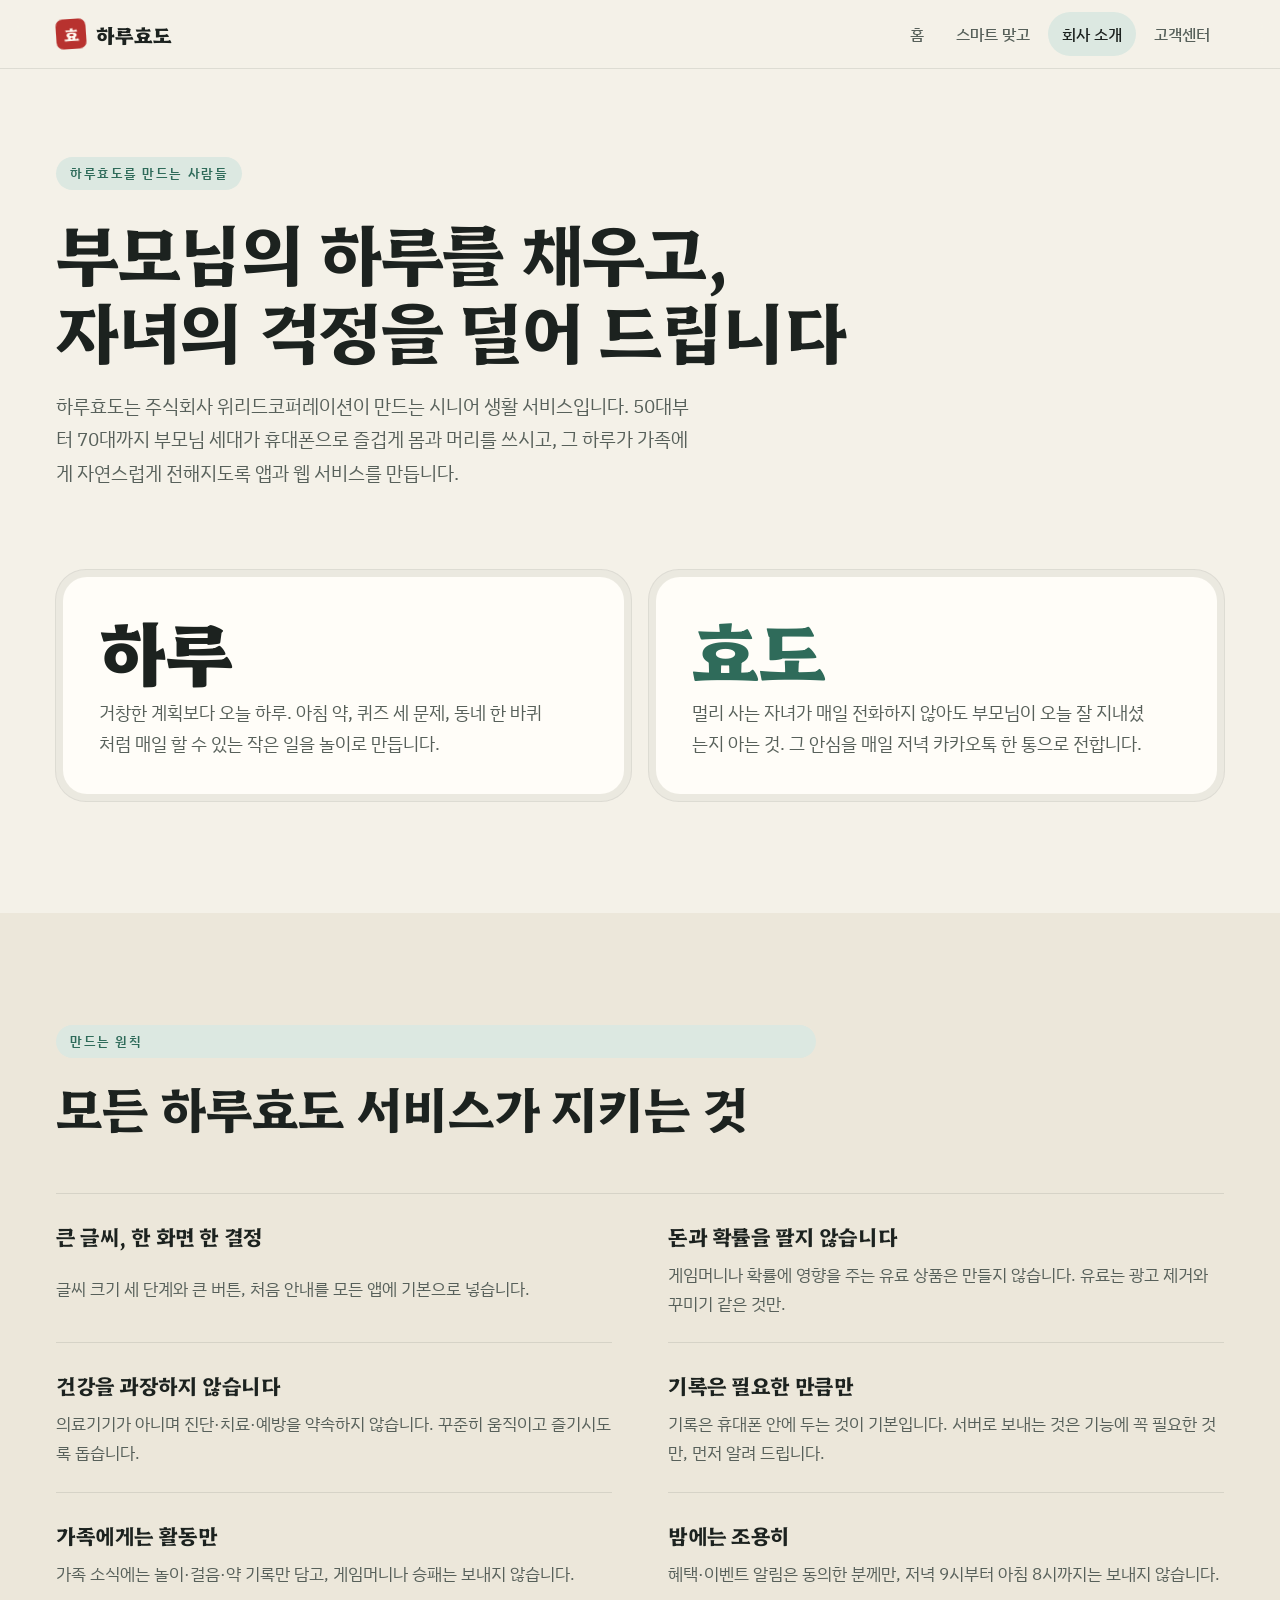
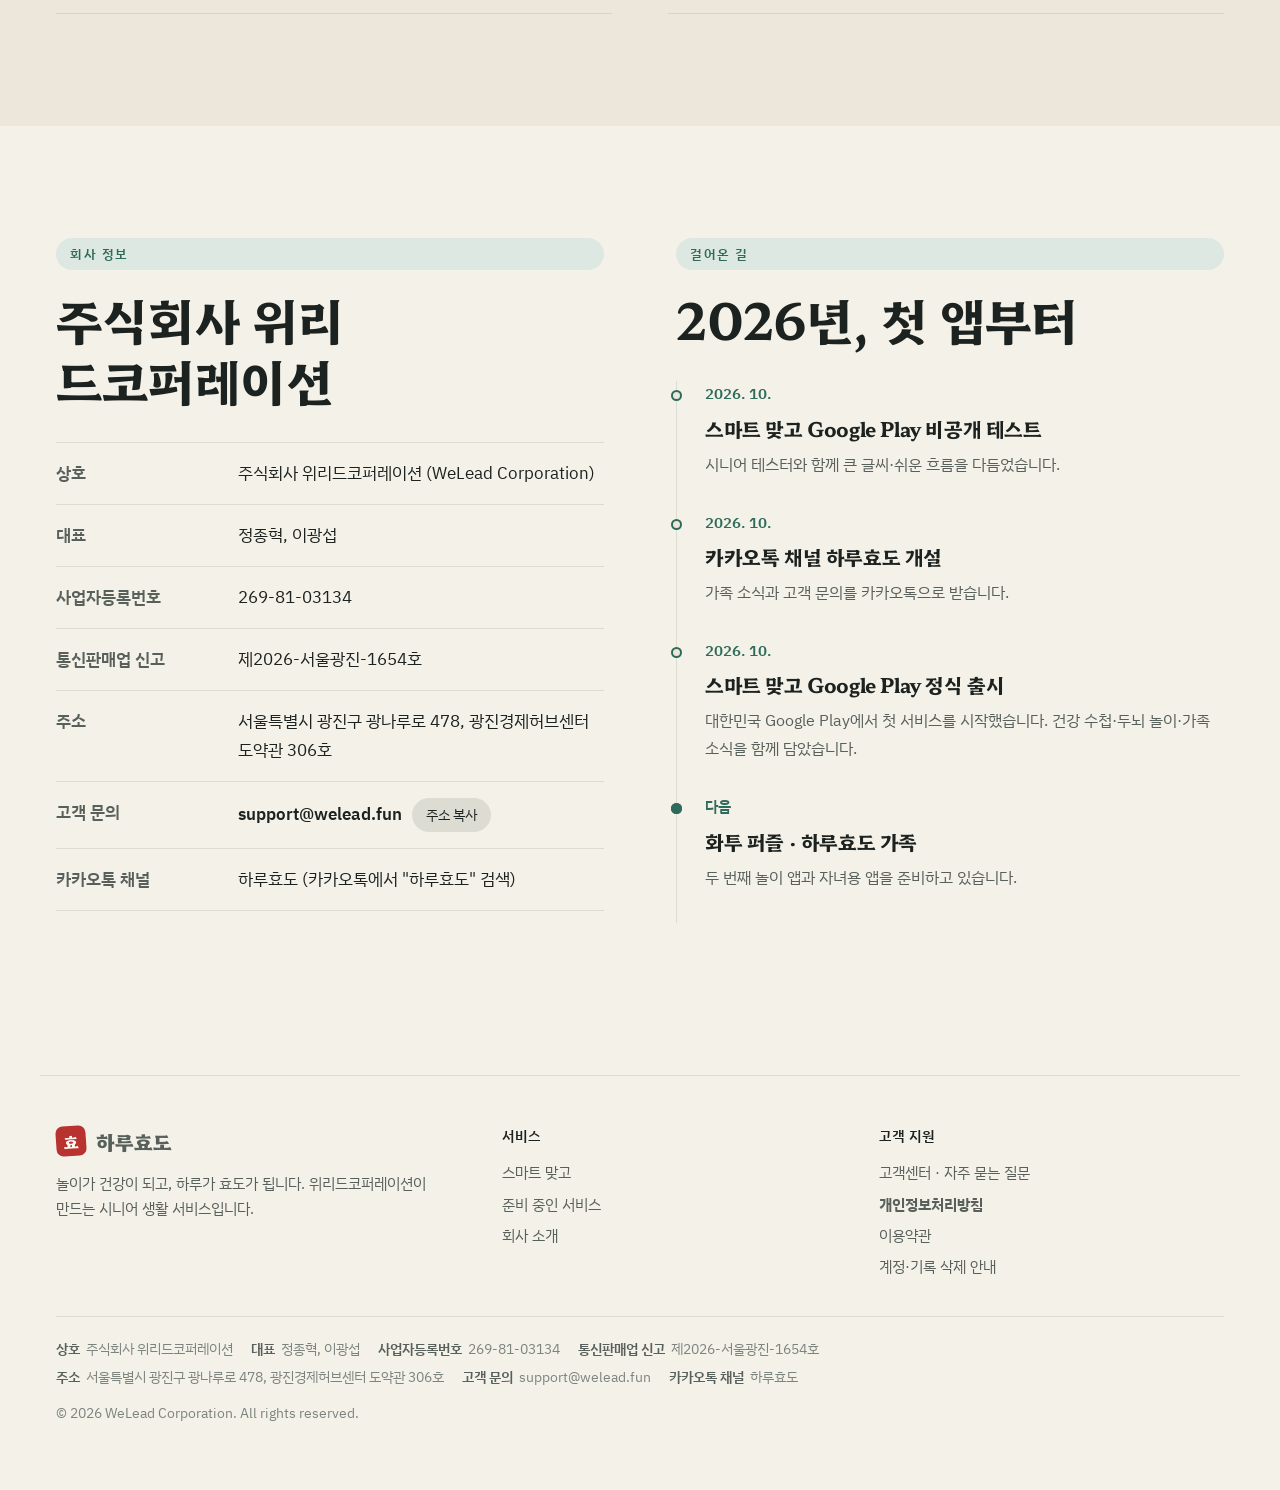
==== about.html @ 3a3a4731 "하루효도 사이트 공개판 (시니어 생활 서비스 · 스마트 맞고 Google Play 서비스 중) Co-Authored-By: Claude Opus 5.5 <noreply@anthro" ====
<!doctype html>
<html lang="ko">
<head>
<meta charset="utf-8">
<meta name="viewport" content="width=device-width,initial-scale=1,viewport-fit=cover">
<title>회사 소개 · 하루효도</title>
<link rel="preconnect" href="https://fonts.googleapis.com">
<link rel="preconnect" href="https://fonts.gstatic.com" crossorigin>
<link rel="stylesheet" href="https://fonts.googleapis.com/css2?family=Hahmlet:wght@300;500;700;800&family=IBM+Plex+Sans+KR:wght@400;500;600;700&display=swap">
<link rel="stylesheet" href="site.css">
<style>
:root { padding-top: env(safe-area-inset-top, 0px); padding-bottom: env(safe-area-inset-bottom, 0px); }
[hidden] { display: none !important; }
/* 회사 소개: 큰 문장 하나 → 이름의 뜻(하루 + 효도) → 만드는 원칙 → 회사 정보 표 → 걸어온 길 */
.meaning { display: grid; grid-template-columns: repeat(2, minmax(0, 1fr)); gap: 18px; }
.meaning .core { display: grid; gap: 12px; padding: 36px; }
.meaning .word { font-family: var(--display); font-size: clamp(48px, 6vw, 72px); font-weight: 800; line-height: 1; }
.meaning .word.hyo { color: var(--jade); }
.meaning p { color: var(--ink-2); font-size: 17.5px; max-width: 26em; }
.rules { list-style: none; margin: 0; padding: 0; display: grid; grid-template-columns: repeat(2, minmax(0, 1fr)); gap: 0 56px; border-top: 1px solid var(--hair); }
.rules li { padding: 24px 0; border-bottom: 1px solid var(--hair); display: grid; gap: 6px; }
.rules h3 { font-size: 21px; }
.rules p { color: var(--ink-2); font-size: 16.5px; }
.info { width: 100%; border-collapse: collapse; font-size: 16.5px; }
.info th, .info td { text-align: left; padding: 16px 0; border-bottom: 1px solid var(--hair); vertical-align: top; }
.info th { width: 11em; font-weight: 600; color: var(--ink-2); padding-right: 16px; }
.info tr:first-child th, .info tr:first-child td { border-top: 1px solid var(--hair); }
.timeline { list-style: none; margin: 0; padding: 0; display: grid; gap: 0; border-left: 1px solid var(--hair); }
.timeline li { position: relative; padding: 0 0 32px 28px; display: grid; gap: 4px; }
.timeline li::before { content: ""; position: absolute; left: -6px; top: 9px; width: 11px; height: 11px; border-radius: 50%; background: var(--paper-2); box-shadow: inset 0 0 0 2px var(--jade); }
.timeline li.next::before { background: var(--jade); }
.timeline time { font-size: 14.5px; font-weight: 600; color: var(--jade); font-variant-numeric: tabular-nums; }
.timeline h3 { font-size: 20px; }
.timeline p { color: var(--ink-2); font-size: 16px; }
.two { display: grid; grid-template-columns: 1fr 1fr; gap: 72px; align-items: start; }
.two > * { min-width: 0; }
@media (max-width: 900px) {
  .meaning, .rules, .two { grid-template-columns: 1fr; }
  .two { gap: 48px; }
}
@media (max-width: 520px) {
  .info th { width: auto; display: block; padding-bottom: 0; border-bottom: 0; }
  .info td { display: block; padding-top: 4px; }
  .info tr:first-child td { border-top: 0; }
}
</style>
</head>
<body>
<header class="top">
  <div class="wrap">
    <a class="logo" href="./"><span class="seal">효</span>하루효도</a>
    <nav class="menu" aria-label="주 메뉴">
      <a href="./">홈</a>
      <a href="smartmatgo.html">스마트 맞고</a>
      <a href="about.html" aria-current="page">회사 소개</a>
      <a href="support.html">고객센터</a>
    </nav>
  </div>
</header>

<main>
  <div class="wrap page-head">
    <span class="eyebrow">하루효도를 만드는 사람들</span>
    <h1>부모님의 하루를 채우고,<br>자녀의 걱정을 덜어 드립니다</h1>
    <p class="lead">하루효도는 주식회사 위리드코퍼레이션이 만드는 시니어 생활 서비스입니다. 50대부터 70대까지 부모님 세대가 휴대폰으로 즐겁게 몸과 머리를 쓰시고, 그 하루가 가족에게 자연스럽게 전해지도록 앱과 웹 서비스를 만듭니다.</p>
  </div>

  <section style="padding-top:56px">
    <div class="wrap">
      <div class="meaning reveal">
        <div class="shell"><div class="core"><span class="word">하루</span><p>거창한 계획보다 오늘 하루. 아침 약, 퀴즈 세 문제, 동네 한 바퀴처럼 매일 할 수 있는 작은 일을 놀이로 만듭니다.</p></div></div>
        <div class="shell"><div class="core"><span class="word hyo">효도</span><p>멀리 사는 자녀가 매일 전화하지 않아도 부모님이 오늘 잘 지내셨는지 아는 것. 그 안심을 매일 저녁 카카오톡 한 통으로 전합니다.</p></div></div>
      </div>
    </div>
  </section>

  <section class="tint">
    <div class="wrap">
      <div class="head reveal"><span class="eyebrow">만드는 원칙</span><h2>모든 하루효도 서비스가 지키는 것</h2></div>
      <ul class="rules reveal">
        <li><h3>큰 글씨, 한 화면 한 결정</h3><p>글씨 크기 세 단계와 큰 버튼, 처음 안내를 모든 앱에 기본으로 넣습니다.</p></li>
        <li><h3>돈과 확률을 팔지 않습니다</h3><p>게임머니나 확률에 영향을 주는 유료 상품은 만들지 않습니다. 유료는 광고 제거와 꾸미기 같은 것만.</p></li>
        <li><h3>건강을 과장하지 않습니다</h3><p>의료기기가 아니며 진단·치료·예방을 약속하지 않습니다. 꾸준히 움직이고 즐기시도록 돕습니다.</p></li>
        <li><h3>기록은 필요한 만큼만</h3><p>기록은 휴대폰 안에 두는 것이 기본입니다. 서버로 보내는 것은 기능에 꼭 필요한 것만, 먼저 알려 드립니다.</p></li>
        <li><h3>가족에게는 활동만</h3><p>가족 소식에는 놀이·걸음·약 기록만 담고, 게임머니나 승패는 보내지 않습니다.</p></li>
        <li><h3>밤에는 조용히</h3><p>혜택·이벤트 알림은 동의한 분께만, 저녁 9시부터 아침 8시까지는 보내지 않습니다.</p></li>
      </ul>
    </div>
  </section>

  <section>
    <div class="wrap two">
      <div class="reveal">
        <div class="head" style="margin-bottom:32px"><span class="eyebrow">회사 정보</span><h2>주식회사 위리드코퍼레이션</h2></div>
        <table class="info">
          <tr><th scope="row">상호</th><td>주식회사 위리드코퍼레이션 (WeLead Corporation)</td></tr>
          <tr><th scope="row">대표</th><td>정종혁, 이광섭</td></tr>
          <tr><th scope="row">사업자등록번호</th><td>269-81-03134</td></tr>
          <tr><th scope="row">통신판매업 신고</th><td>제2026-서울광진-1654호</td></tr>
          <tr><th scope="row">주소</th><td>서울특별시 광진구 광나루로 478, 광진경제허브센터 도약관 306호</td></tr>
          <tr><th scope="row">고객 문의</th><td><span class="copyline"><code>support@welead.fun</code><button type="button" data-copy="support@welead.fun">주소 복사</button></span></td></tr>
          <tr><th scope="row">카카오톡 채널</th><td>하루효도 (카카오톡에서 "하루효도" 검색)</td></tr>
        </table>
      </div>
      <div class="reveal">
        <div class="head" style="margin-bottom:32px"><span class="eyebrow">걸어온 길</span><h2>2026년, 첫 앱부터</h2></div>
        <ol class="timeline">
          <li><time>2026. 10.</time><h3>스마트 맞고 Google Play 비공개 테스트</h3><p>시니어 테스터와 함께 큰 글씨·쉬운 흐름을 다듬었습니다.</p></li>
          <li><time>2026. 10.</time><h3>카카오톡 채널 하루효도 개설</h3><p>가족 소식과 고객 문의를 카카오톡으로 받습니다.</p></li>
          <li><time>2026. 10.</time><h3>스마트 맞고 Google Play 정식 출시</h3><p>대한민국 Google Play에서 첫 서비스를 시작했습니다. 건강 수첩·두뇌 놀이·가족 소식을 함께 담았습니다.</p></li>
          <li class="next"><time>다음</time><h3>화투 퍼즐 · 하루효도 가족</h3><p>두 번째 놀이 앱과 자녀용 앱을 준비하고 있습니다.</p></li>
        </ol>
      </div>
    </div>
  </section>
</main>

<footer class="wrap foot">
  <div class="cols">
    <div class="about"><a class="logo" href="./"><span class="seal">효</span>하루효도</a><p>놀이가 건강이 되고, 하루가 효도가 됩니다. 위리드코퍼레이션이 만드는 시니어 생활 서비스입니다.</p></div>
    <div><h4>서비스</h4><ul><li><a href="smartmatgo.html">스마트 맞고</a></li><li><a href="./#services">준비 중인 서비스</a></li><li><a href="about.html">회사 소개</a></li></ul></div>
    <div><h4>고객 지원</h4><ul><li><a href="support.html">고객센터 · 자주 묻는 질문</a></li><li><a href="https://registr0716.github.io/smartmatgo/privacy.html" target="_blank" rel="noopener"><b>개인정보처리방침</b></a></li><li><a href="https://registr0716.github.io/smartmatgo/terms.html" target="_blank" rel="noopener">이용약관</a></li><li><a href="https://registr0716.github.io/smartmatgo/delete.html" target="_blank" rel="noopener">계정·기록 삭제 안내</a></li></ul></div>
  </div>
  <div class="biz">
    <div class="row-b"><span><b>상호</b>주식회사 위리드코퍼레이션</span><span><b>대표</b>정종혁, 이광섭</span><span><b>사업자등록번호</b>269-81-03134</span><span><b>통신판매업 신고</b>제2026-서울광진-1654호</span></div>
    <div class="row-b"><span><b>주소</b>서울특별시 광진구 광나루로 478, 광진경제허브센터 도약관 306호</span><span><b>고객 문의</b>support@welead.fun</span><span><b>카카오톡 채널</b>하루효도</span></div>
    <span class="copy">© 2026 WeLead Corporation. All rights reserved.</span>
  </div>
</footer>
<script src="site.js"></script>
</body>
</html>
---- site.css ----
/* 하루효도 사이트 공통 스타일 — 모든 페이지가 읽는다.
   Layout: 한지 바탕 위 명조 큰 제목, 종이 카드는 역할이 있는 곳에만. 강조색은 단청 초록 하나, 낙관 빨강은 로고 도장에만. */
:root {
  --paper: #F4F1E8;
  --paper-2: #ECE7DA;
  --sheet: #FFFDF8;
  --ink: #1C221F;
  --ink-2: #57605A;
  --ink-3: #7C847E;
  --jade: #2F6B5A;
  --jade-soft: #DCE8E1;
  --seal: #B8322F;
  --seal-ink: #FFF8F0;
  --kakao: #FEE500;
  --kakao-ink: #3B1E1E;
  --kakao-bg: #B6CADB;
  --kakao-meta: #34465A;
  --hair: rgba(28, 34, 31, 0.10);
  --shadow: 0 30px 60px -30px rgba(47, 74, 61, 0.28);
  --display: "Hahmlet", "Nanum Myeongjo", "AppleMyungjo", serif;
  --body: "IBM Plex Sans KR", "Apple SD Gothic Neo", "Malgun Gothic", sans-serif;
  --ease: cubic-bezier(0.32, 0.72, 0, 1);
  --gutter-l: max(16px, env(safe-area-inset-left, 0px));
  --gutter-r: max(16px, env(safe-area-inset-right, 0px));
}
@media (prefers-color-scheme: dark) {
  :root:not([data-theme="light"]) {
    --paper: #121614; --paper-2: #181D1A; --sheet: #1C221F; --ink: #EDEAE1; --ink-2: #B4B9B3; --ink-3: #8C948D;
    --jade: #7FC2A8; --jade-soft: #22322B; --seal: #E2625C; --seal-ink: #1A0E0D; --hair: rgba(237, 234, 225, 0.12);
    --kakao-bg: #2A3742; --kakao-meta: #B9C8D6;
    --shadow: 0 30px 60px -30px rgba(0, 0, 0, 0.6); color-scheme: dark;
  }
}
:root[data-theme="dark"] {
  --paper: #121614; --paper-2: #181D1A; --sheet: #1C221F; --ink: #EDEAE1; --ink-2: #B4B9B3; --ink-3: #8C948D;
  --jade: #7FC2A8; --jade-soft: #22322B; --seal: #E2625C; --seal-ink: #1A0E0D; --hair: rgba(237, 234, 225, 0.12);
  --kakao-bg: #2A3742; --kakao-meta: #B9C8D6;
  --shadow: 0 30px 60px -30px rgba(0, 0, 0, 0.6); color-scheme: dark;
}

* { box-sizing: border-box; }
html { scroll-behavior: smooth; }
body { margin: 0; background: var(--paper); color: var(--ink); font-family: var(--body); font-size: 17px; line-height: 1.75; -webkit-font-smoothing: antialiased; }
img { max-width: 100%; display: block; }
a { color: inherit; }
:focus-visible { outline: 2px solid var(--jade); outline-offset: 4px; border-radius: 10px; }
h1, h2, h3 { font-family: var(--display); font-weight: 700; margin: 0; text-wrap: balance; letter-spacing: -0.02em; }
p { margin: 0; }
.wrap { max-width: 1200px; margin: 0 auto; padding-left: var(--gutter-l); padding-right: var(--gutter-r); }
.muted { color: var(--ink-2); }
.eyebrow { display: inline-flex; align-items: center; gap: 8px; padding: 5px 14px; border-radius: 999px; background: var(--jade-soft); color: var(--jade); font-size: 13px; font-weight: 600; letter-spacing: 0.12em; }

/* 머리 줄 */
.top { position: sticky; top: env(safe-area-inset-top, 0px); z-index: 10; background: color-mix(in srgb, var(--paper) 86%, transparent); backdrop-filter: blur(14px); -webkit-backdrop-filter: blur(14px); border-bottom: 1px solid var(--hair); }
.top .wrap { display: flex; align-items: center; gap: 20px; min-height: 68px; }
.logo { display: inline-flex; align-items: center; gap: 10px; text-decoration: none; font-family: var(--display); font-weight: 800; font-size: 20px; white-space: nowrap; }
.seal { width: 30px; height: 30px; border-radius: 7px; background: var(--seal); color: var(--seal-ink); display: grid; place-items: center; font-size: 16px; font-weight: 800; transform: rotate(-4deg); }
.menu { display: flex; gap: 4px; margin-left: auto; }
.menu a { text-decoration: none; font-size: 16px; font-weight: 500; color: var(--ink-2); padding: 8px 14px; border-radius: 999px; white-space: nowrap; transition: background 0.4s var(--ease), color 0.4s var(--ease); }
.menu a:hover { background: var(--hair); color: var(--ink); }
.menu a[aria-current="page"] { color: var(--ink); background: var(--jade-soft); }

/* 버튼 */
.btn { display: inline-flex; align-items: center; gap: 12px; padding: 8px 8px 8px 22px; border-radius: 999px; text-decoration: none; font-weight: 600; font-size: 16.5px; border: 0; cursor: pointer; font-family: inherit; transition: transform 0.5s var(--ease); }
.btn:active { transform: scale(0.98); }
.btn .dot { width: 38px; height: 38px; border-radius: 50%; display: grid; place-items: center; transition: transform 0.5s var(--ease); }
.btn:hover .dot { transform: translate(3px, -2px); }
.btn.solid { background: var(--ink); color: var(--paper); }
.btn.solid .dot { background: color-mix(in srgb, var(--paper) 16%, transparent); }
.btn.line { background: transparent; color: var(--ink); box-shadow: inset 0 0 0 1px color-mix(in srgb, var(--ink) 20%, transparent); }
.btn.line .dot { background: var(--hair); }
.btn svg { width: 14px; height: 14px; }

/* 구역 */
section { padding-block: 112px; }
section.tint { background: var(--paper-2); }
.head { display: grid; gap: 18px; max-width: 760px; margin-bottom: 56px; }
.head h2 { font-size: clamp(30px, 4vw, 50px); line-height: 1.22; }
.head p { font-size: 18.5px; color: var(--ink-2); max-width: 36em; }
.page-head { padding-block: 88px 24px; }
.page-head h1 { font-size: clamp(38px, 5.4vw, 68px); line-height: 1.15; margin-top: 22px; }
.page-head .lead { margin-top: 22px; font-size: 19px; color: var(--ink-2); max-width: 34em; }

/* 카드 껍데기: 역할이 있는 덩어리에만 */
.shell { padding: 7px; border-radius: 30px; background: color-mix(in srgb, var(--ink) 4%, transparent); box-shadow: 0 0 0 1px var(--hair); }
.shell > .core { height: 100%; border-radius: 24px; background: var(--sheet); padding: 30px; }
.pill { display: inline-flex; padding: 3px 12px; border-radius: 999px; font-size: 13px; font-weight: 600; background: var(--jade-soft); color: var(--jade); width: max-content; }
.pill.wait { background: var(--hair); color: var(--ink-2); }

/* 카카오톡 말풍선 */
.kakao-bg { background: var(--kakao-bg); border-radius: 20px; padding: 18px; display: grid; gap: 10px; }
.kakao-bg .meta { font-size: 12.5px; color: var(--kakao-meta); font-weight: 600; }
.bubble { background: var(--kakao); color: var(--kakao-ink); border-radius: 4px 16px 16px 16px; padding: 14px 16px; font-size: 15px; line-height: 1.65; max-width: 94%; }
.bubble b { display: block; margin-bottom: 4px; }
.reply { justify-self: end; background: var(--sheet); color: var(--ink); border-radius: 16px 4px 16px 16px; padding: 12px 16px; font-size: 15px; box-shadow: 0 0 0 1px var(--hair); max-width: 80%; }

/* 줄 목록 */
.lines { list-style: none; padding: 0; margin: 0; border-top: 1px solid var(--hair); }
.lines li { display: flex; justify-content: space-between; gap: 16px; padding: 14px 0; border-bottom: 1px solid var(--hair); font-size: 16.5px; }
.lines li span { color: var(--ink-3); font-size: 15px; text-align: right; }

/* 자주 묻는 질문 */
.faq { border-top: 1px solid var(--hair); }
.faq details { border-bottom: 1px solid var(--hair); }
.faq summary { list-style: none; cursor: pointer; display: flex; justify-content: space-between; gap: 16px; align-items: center; padding: 22px 0; font-family: var(--display); font-size: 20px; font-weight: 700; }
.faq summary::-webkit-details-marker { display: none; }
.faq summary::after { content: "+"; font-family: var(--body); font-weight: 400; font-size: 26px; color: var(--jade); transition: transform 0.4s var(--ease); }
.faq details[open] summary::after { transform: rotate(45deg); }
.faq details p { padding: 0 0 24px; color: var(--ink-2); max-width: 44em; }

/* 맺음 띠 */
.closing { background: var(--ink); color: var(--paper); border-radius: 30px; padding: 64px 48px; display: grid; grid-template-columns: 1.3fr 0.7fr; gap: 32px; align-items: end; }
.closing h2 { font-size: clamp(28px, 3.6vw, 46px); line-height: 1.25; }
.closing p { color: color-mix(in srgb, var(--paper) 74%, transparent); margin-top: 16px; }
.closing .btn.solid { background: var(--paper); color: var(--ink); justify-self: end; }
.closing .btn.solid .dot { background: color-mix(in srgb, var(--ink) 10%, transparent); }

/* 복사 줄 */
.copyline { display: inline-flex; align-items: center; gap: 10px; flex-wrap: wrap; }
.copyline code { font-family: var(--body); font-weight: 600; user-select: all; }
.copyline button { font: inherit; font-size: 14px; padding: 5px 14px; border-radius: 999px; border: 0; background: var(--hair); color: inherit; cursor: pointer; }
.closing .copyline button { background: color-mix(in srgb, var(--paper) 16%, transparent); }

/* 바닥글: 회사 정보 */
.foot { border-top: 1px solid var(--hair); padding-block: 48px 64px; margin-top: 40px; font-size: 14.5px; color: var(--ink-2); }
.foot .cols { display: grid; grid-template-columns: 1.2fr 1fr 1fr; gap: 32px; }
.foot .cols > * { min-width: 0; }
.foot h4 { margin: 0 0 12px; font-size: 14px; font-weight: 600; color: var(--ink); letter-spacing: 0.08em; }
.foot ul { list-style: none; margin: 0; padding: 0; display: grid; gap: 6px; }
.foot a { text-decoration: none; }
.foot a:hover { color: var(--ink); text-decoration: underline; }
.foot .about p { margin-top: 12px; max-width: 26em; }
.biz { margin-top: 36px; padding-top: 20px; border-top: 1px solid var(--hair); display: grid; gap: 4px; font-size: 13.5px; line-height: 1.8; color: var(--ink-3); }
.biz .row-b { display: flex; flex-wrap: wrap; gap: 2px 18px; }
.biz b { font-weight: 600; color: var(--ink-2); margin-right: 6px; }
.biz .copy { margin-top: 8px; }

/* 스크롤 등장: 보이는 상태가 기본, 아래 요소만 살짝 올라온다 */
.reveal { transition: opacity 0.9s var(--ease), transform 0.9s var(--ease); }
.reveal.pending { opacity: 0.4; transform: translateY(24px); }
@media (prefers-reduced-motion: reduce) { .reveal, .reveal.pending { opacity: 1; transform: none; transition: none; } html { scroll-behavior: auto; } }

@media (max-width: 900px) {
  .closing { grid-template-columns: 1fr; padding: 44px 28px; }
  .closing .btn.solid { justify-self: start; }
  .foot .cols { grid-template-columns: 1fr 1fr; }
  .foot .about { grid-column: 1 / -1; }
}
@media (max-width: 720px) {
  body { font-size: 16.5px; }
  .top .wrap { flex-wrap: wrap; gap: 0; min-height: 0; padding-block: 10px 4px; }
  .menu { margin-left: 0; width: 100%; overflow-x: auto; padding-block: 6px; scrollbar-width: none; }
  .menu::-webkit-scrollbar { display: none; }
  .menu a { padding: 6px 12px; font-size: 15.5px; }
  section { padding-block: 80px; }
  .page-head { padding-block: 56px 8px; }
  .shell > .core { padding: 24px; }
  .lines li { flex-direction: column; gap: 2px; }
  .lines li span { text-align: left; }
}
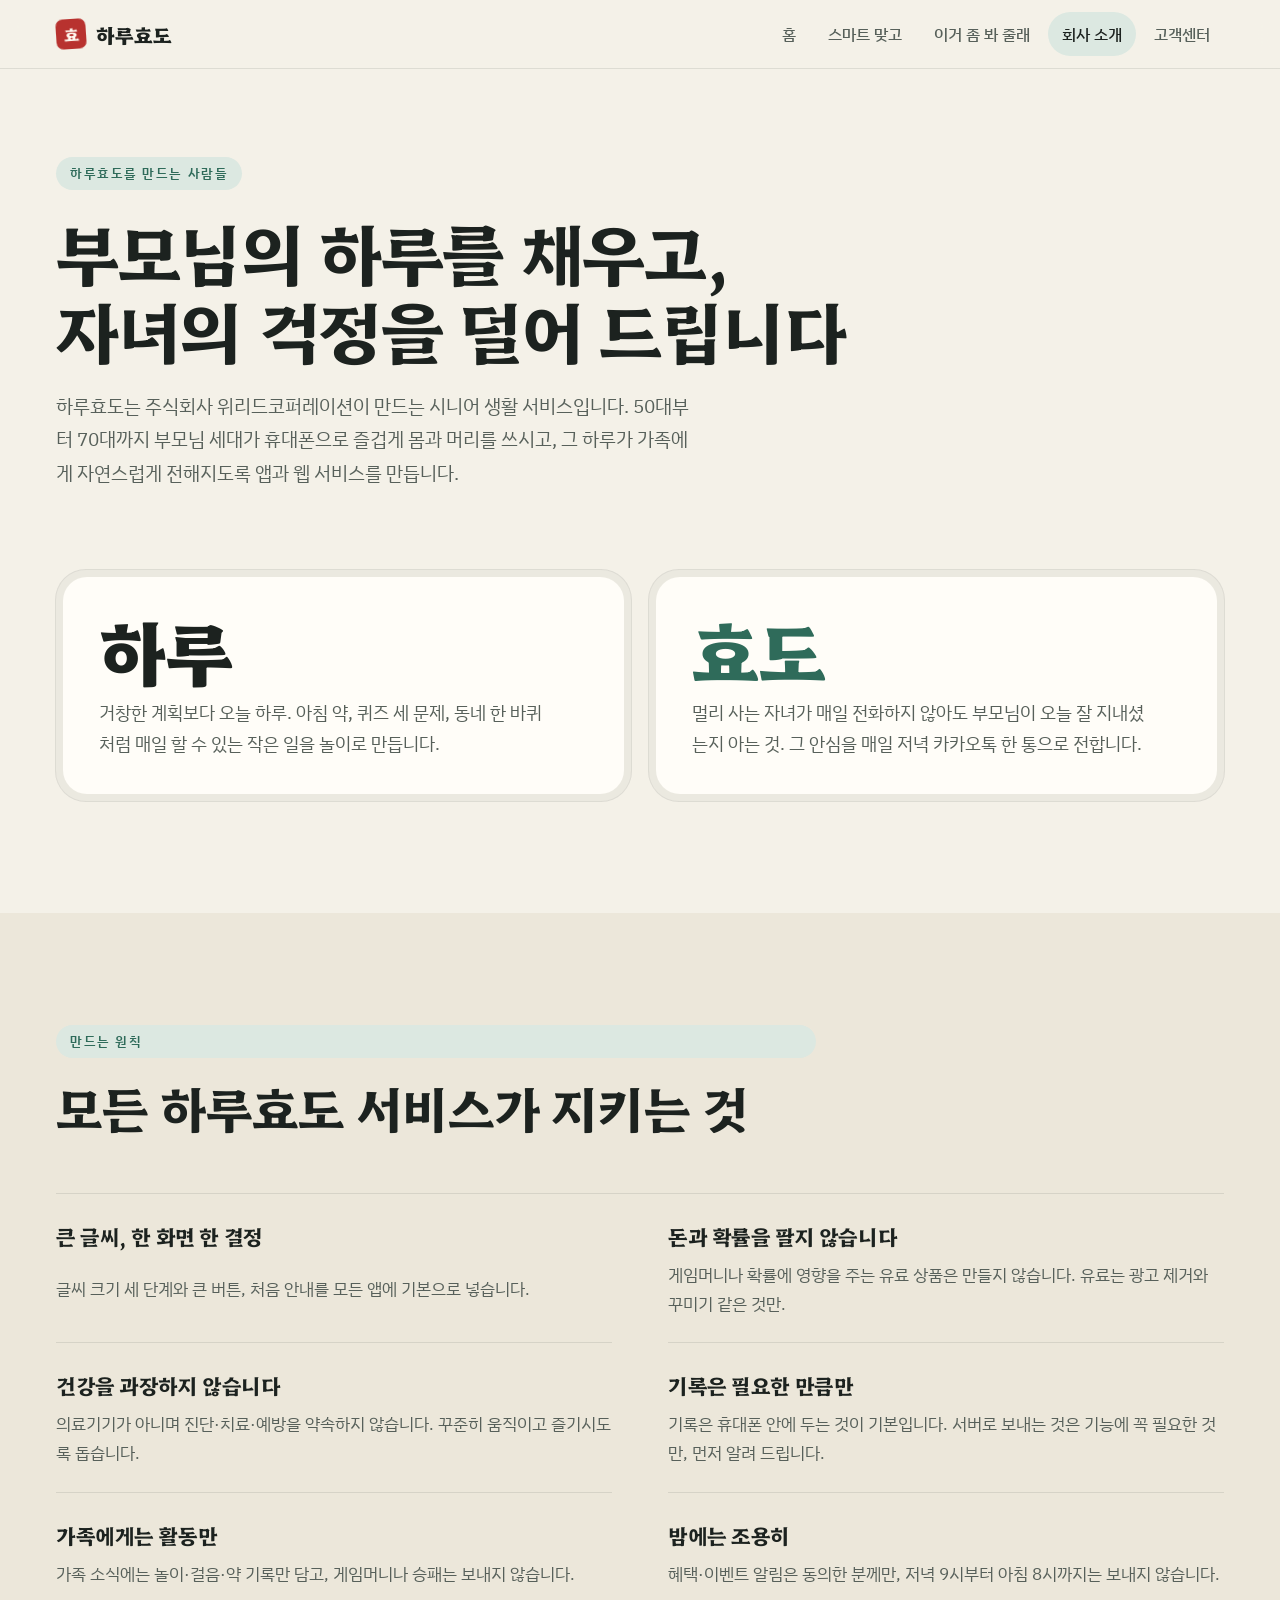
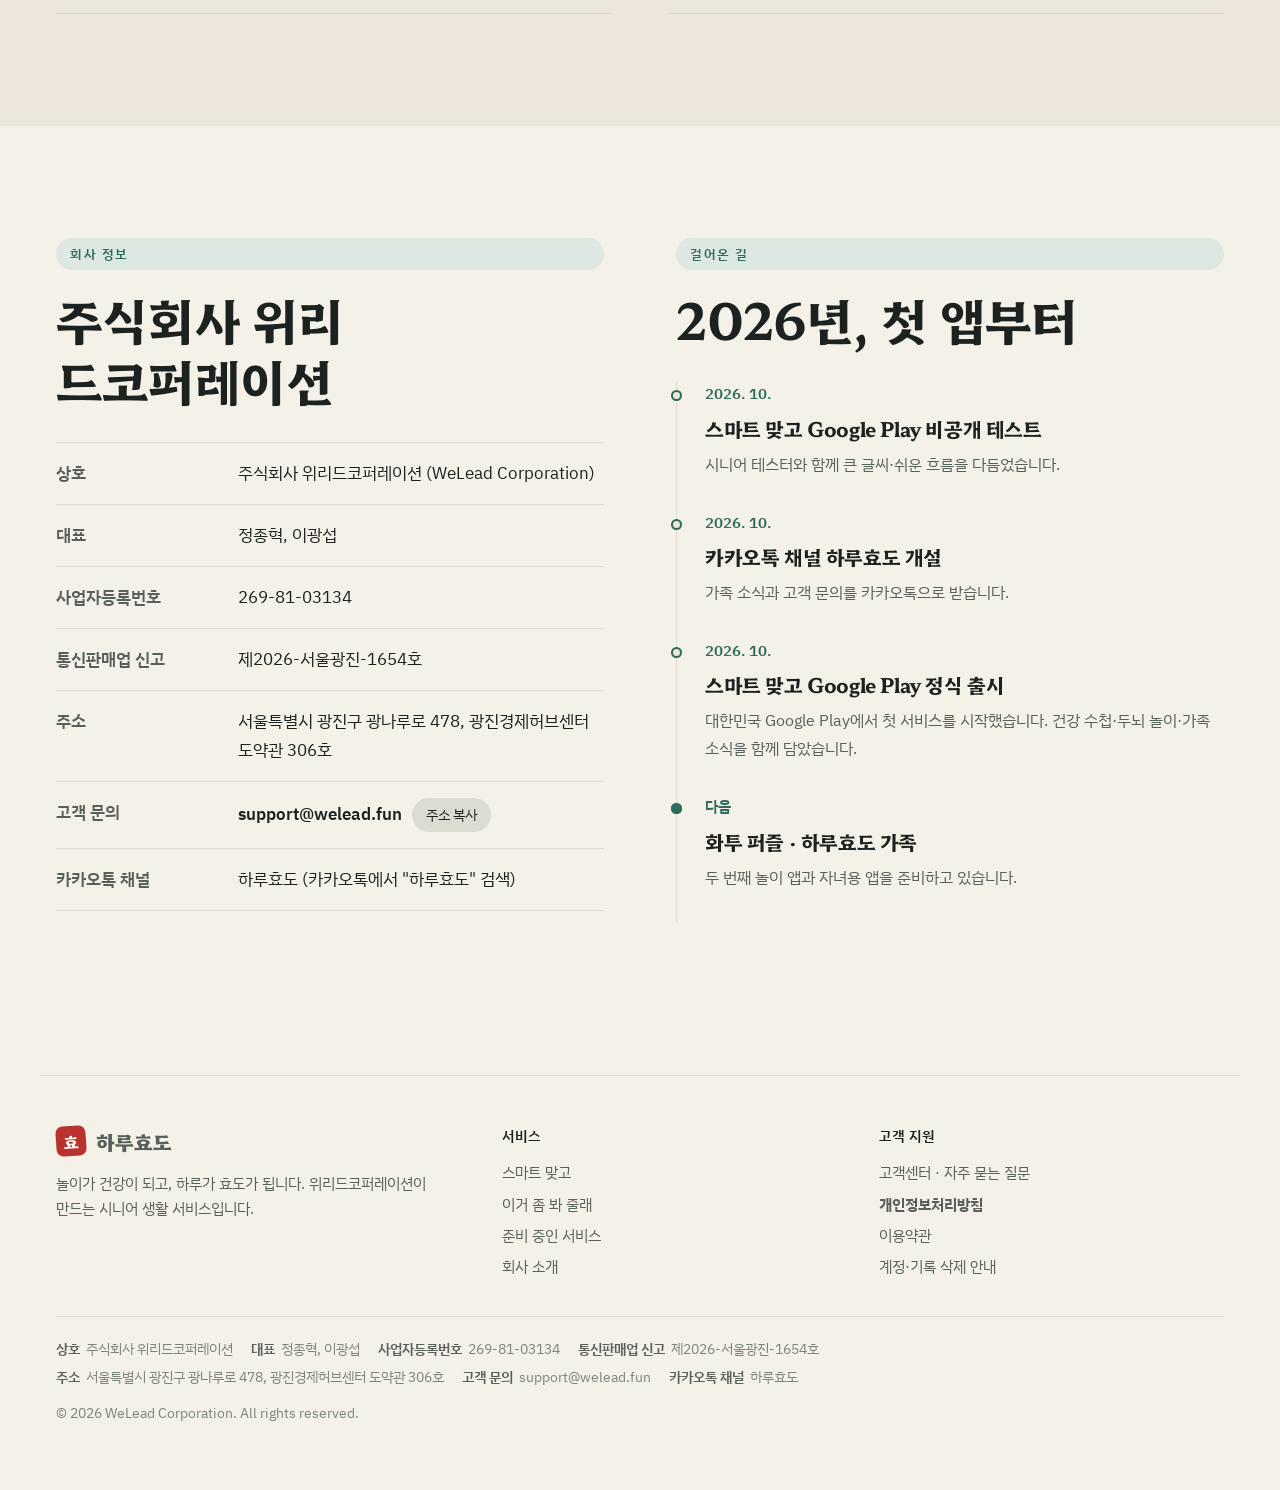
==== commit 8ac96d67: "이거 좀 봐 줄래 서비스 페이지 추가, 홈 서비스 타일·전체 메뉴·바닥글 연결" ====
--- a/about.html
+++ b/about.html
@@ -52,6 +52,7 @@
     <nav class="menu" aria-label="주 메뉴">
       <a href="./">홈</a>
       <a href="smartmatgo.html">스마트 맞고</a>
+      <a href="look.html">이거 좀 봐 줄래</a>
       <a href="about.html" aria-current="page">회사 소개</a>
       <a href="support.html">고객센터</a>
     </nav>
@@ -118,7 +119,7 @@
 <footer class="wrap foot">
   <div class="cols">
     <div class="about"><a class="logo" href="./"><span class="seal">효</span>하루효도</a><p>놀이가 건강이 되고, 하루가 효도가 됩니다. 위리드코퍼레이션이 만드는 시니어 생활 서비스입니다.</p></div>
-    <div><h4>서비스</h4><ul><li><a href="smartmatgo.html">스마트 맞고</a></li><li><a href="./#services">준비 중인 서비스</a></li><li><a href="about.html">회사 소개</a></li></ul></div>
+    <div><h4>서비스</h4><ul><li><a href="smartmatgo.html">스마트 맞고</a></li><li><a href="look.html">이거 좀 봐 줄래</a></li><li><a href="./#services">준비 중인 서비스</a></li><li><a href="about.html">회사 소개</a></li></ul></div>
     <div><h4>고객 지원</h4><ul><li><a href="support.html">고객센터 · 자주 묻는 질문</a></li><li><a href="https://registr0716.github.io/smartmatgo/privacy.html" target="_blank" rel="noopener"><b>개인정보처리방침</b></a></li><li><a href="https://registr0716.github.io/smartmatgo/terms.html" target="_blank" rel="noopener">이용약관</a></li><li><a href="https://registr0716.github.io/smartmatgo/delete.html" target="_blank" rel="noopener">계정·기록 삭제 안내</a></li></ul></div>
   </div>
   <div class="biz">
